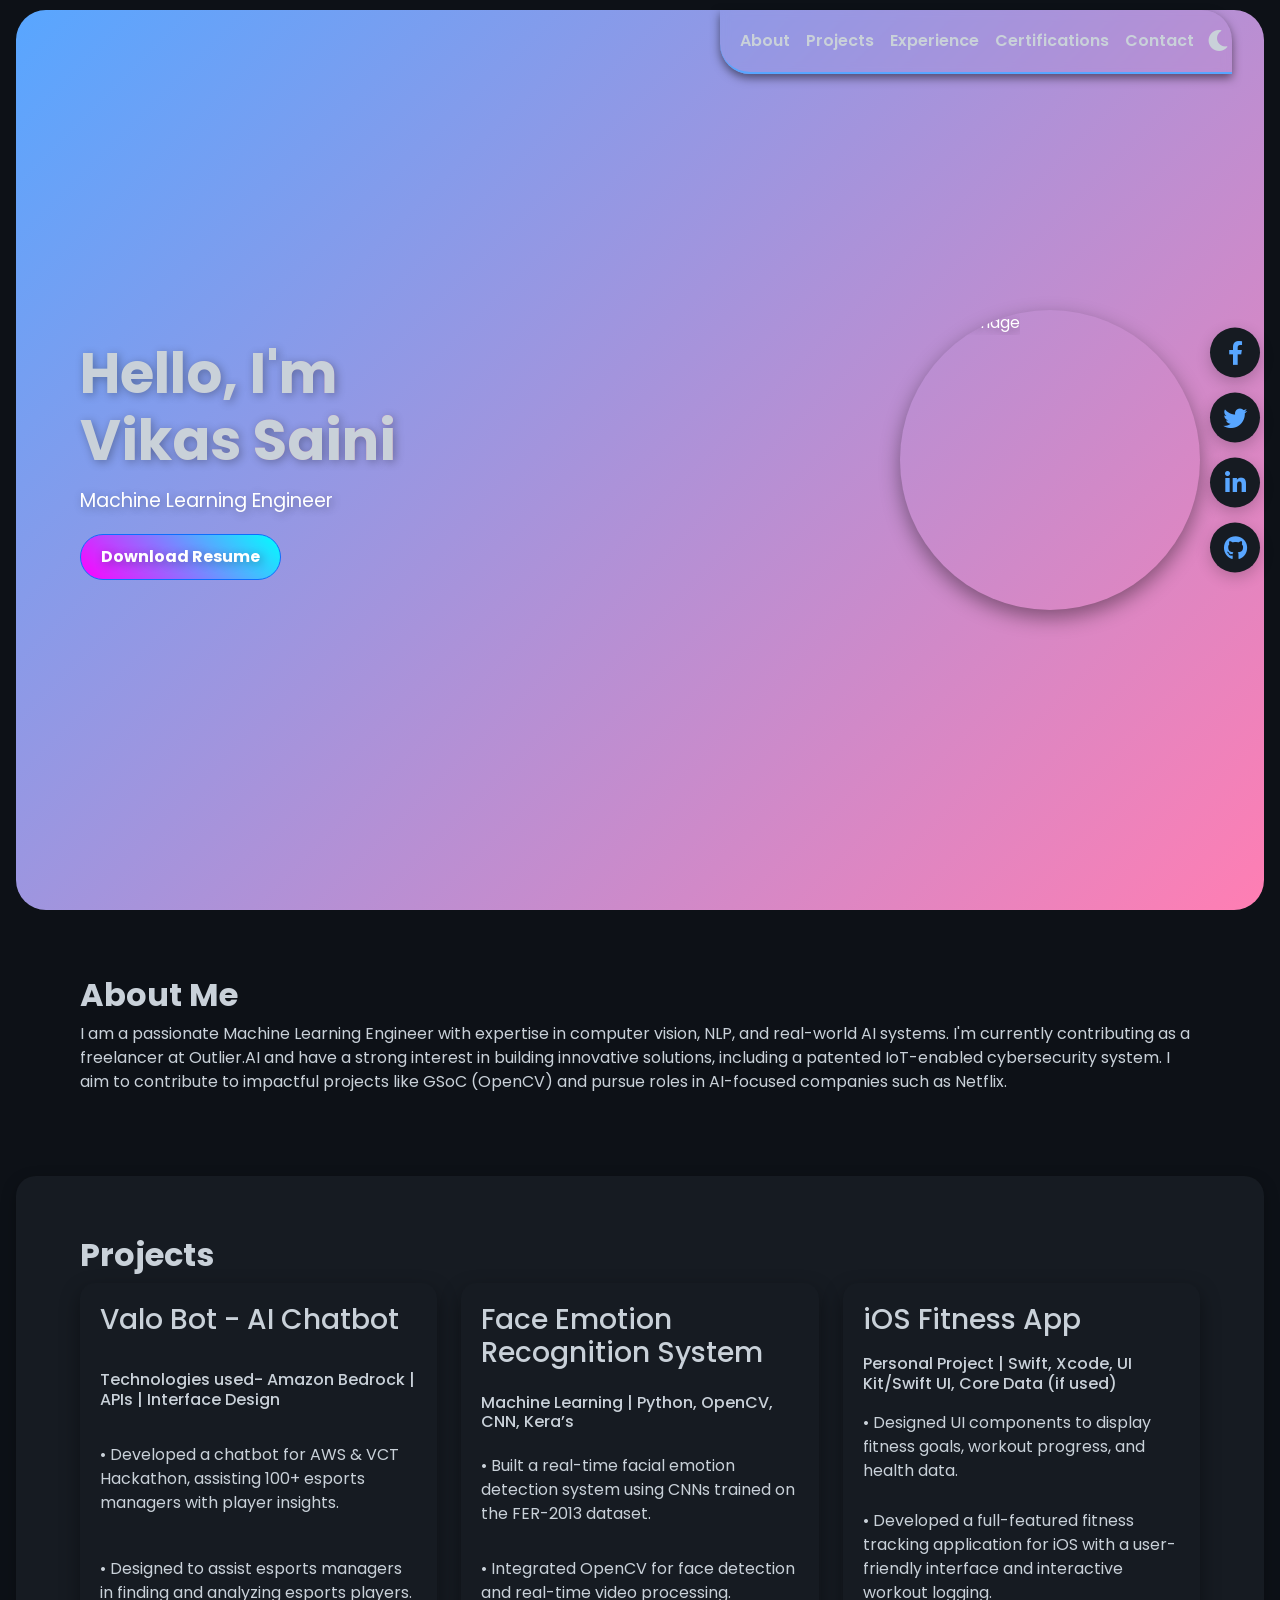
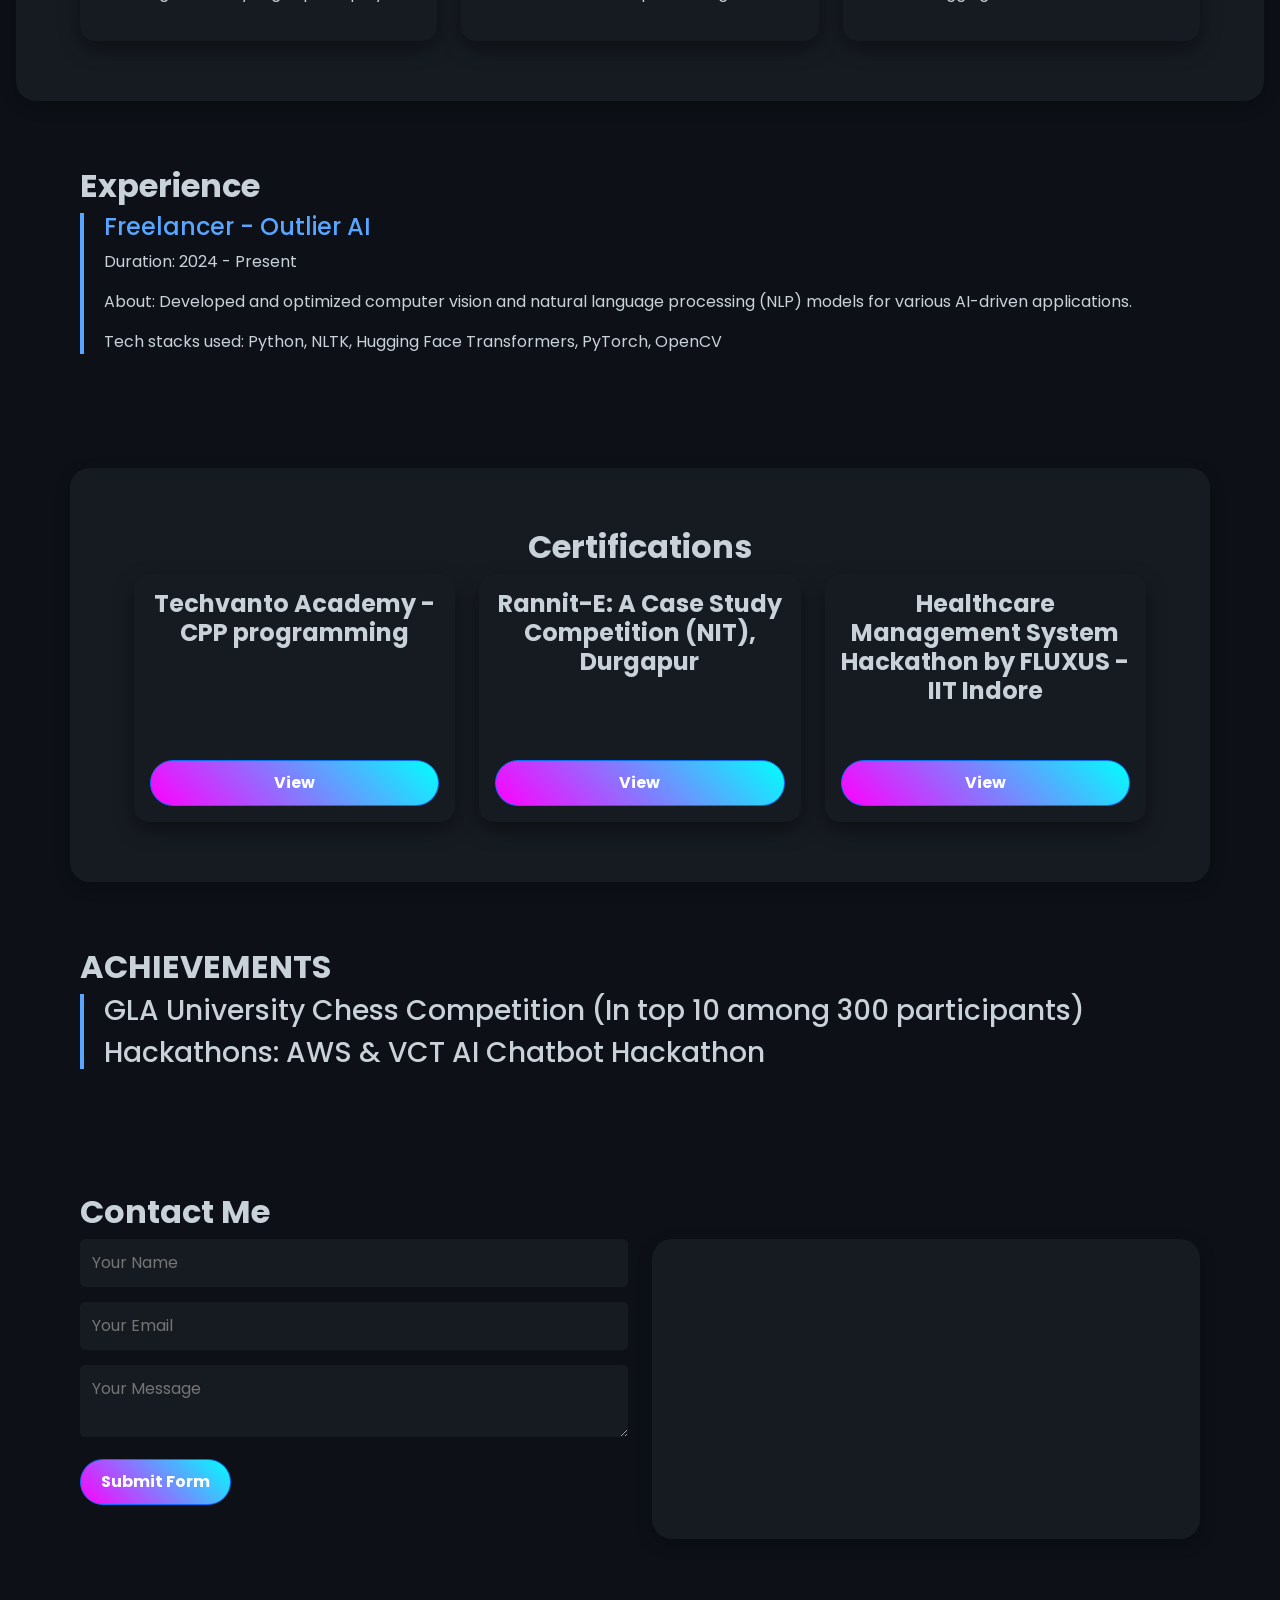
==== index.html @ fb5ccf13 "portfolio" ====
<!DOCTYPE html>
<html lang="en">
<head>
    <meta charset="UTF-8">
    <meta name="viewport" content="width=device-width, initial-scale=1.0">
    <title>Portfolio</title>
    <link href="https://cdn.jsdelivr.net/npm/bootstrap@5.3.2/dist/css/bootstrap.min.css" rel="stylesheet">
    <link href="https://fonts.googleapis.com/css2?family=Poppins:wght@400;600;700&display=swap" rel="stylesheet">
    <link rel="stylesheet" href="https://cdnjs.cloudflare.com/ajax/libs/font-awesome/6.0.0-beta3/css/all.min.css">
    <link rel="stylesheet" href="style.css">

    <style>
      
    </style>
</head>
<body>

<!-- Header -->
<nav class="navbar navbar-expand-lg fixed-top">
    <div class="container">
        <!-- Hamburger Button -->
        <button class="navbar-toggler" type="button" data-bs-toggle="collapse" data-bs-target="#navbarNav">
            <span class="fas fa-bars"></span>
        </button>
        <div class="collapse navbar-collapse" id="navbarNav">
            <ul class="navbar-nav ms-auto">
                <li class="nav-item"><a class="nav-link" href="#about">About</a></li>
                <li class="nav-item"><a class="nav-link" href="#projects">Projects</a></li>
                <li class="nav-item"><a class="nav-link" href="#experience">Experience</a></li>
                <li class="nav-item"><a class="nav-link" href="#certifications">Certifications</a></li>
                <li class="nav-item"><a class="nav-link" href="#contact">Contact</a></li>
            </ul>
            <!-- Navbar Toggle Button with FontAwesome Icon -->
                <!-- <button class="navbar-toggler" type="button" data-bs-toggle="collapse" data-bs-target="#navbarNav">
    <span class="fas fa-bars"></span>
                </button> -->

            <!-- Dark Mode Toggle Button with Dynamic Icon -->
                <button class="dark-mode-toggle" onclick="toggleDarkMode()">
                    <i id="theme-icon" class="fas fa-moon"></i>
                </button>
            
        </div>
    </div>
</nav>

<!-- Hero Section -->
<section class="hero">
    <div class="hero-content">
        <h1>Hello, I'm <br> <span>Vikas Saini</span></h1>
            <p>Machine Learning Engineer </p>
                <a href="https://res.cloudinary.com/dzxxsgciy/image/upload/vikasres_chqa5c.pdf" class="btn btn-primary">Download Resume</a>
    </div>
    <div class="profile-img">
        <img src="https://res.cloudinary.com/dzxxsgciy/image/upload/v1745491964/WhatsApp_Image_2025-04-24_at_16.16.14_7fb55bbd_rxp9xi.jpg" alt="Profile Image">
    </div>
</section>

<!-- About Section -->
<section id="about" class="about">
    <h2>About Me</h2>
    <p>I am a passionate Machine Learning Engineer with expertise in computer vision, NLP, and
        real-world AI systems. I'm currently contributing as a freelancer at Outlier.AI and have a strong
        interest in building innovative solutions, including a patented IoT-enabled cybersecurity system. I
        aim to contribute to impactful projects like GSoC (OpenCV) and pursue roles in AI-focused
        companies such as Netflix.</p>
</section>

<!-- Projects Section -->
<section id="projects" class="projects">
    <h2>Projects</h2>
    <div class="row">
        <div class="col-md-4">
            <div class="project-card">
                <h3>Valo Bot - AI Chatbot</h3>
                <h6>Technologies used- Amazon Bedrock | APIs | Interface Design</h6>
                <p>•	Developed a chatbot for AWS & VCT Hackathon, assisting 100+ esports managers with player insights.</p>
                <p>•	Designed to assist esports managers in finding and analyzing esports players.</p>
            </div>
        </div>
        <div class="col-md-4">
            <div class="project-card">
                <h3>Face Emotion Recognition System</h3>
                <h6>Machine Learning | Python, OpenCV, CNN, Kera’s</h6>
                <p>•	Built a real-time facial emotion detection system using CNNs trained on the FER-2013 dataset.</p>
                <p>•	Integrated OpenCV for face detection and real-time video processing.</p>
            </div>
        </div>
        <div class="col-md-4">
            <div class="project-card">
                <h3>iOS Fitness App </h3>
                <h6>Personal Project | Swift, Xcode, UI Kit/Swift UI, Core Data (if used)</h6>
                <p>•	Designed UI components to display fitness goals, workout progress, and health data.</p>
                <p>•	Developed a full-featured fitness tracking application for iOS with a user-friendly interface and interactive workout logging.</p>
            </div>
        </div>
    </div>
</section>

<!-- Experience Section -->
<section id="experience" class="experience">
    <h2>Experience</h2>
    <div class="timeline">
        <div class="timeline-item">
            <h4>Freelancer - Outlier AI</h4>
            <p>Duration: 2024 - Present</p>
            <p>About: Developed and optimized computer vision and natural language processing (NLP) models for various AI-driven applications.</p>
            <p>Tech stacks used: Python, NLTK, Hugging Face Transformers, PyTorch, OpenCV</p>
        </div>
    </div>
</section>

<!-- Certifications Section -->
<section id="certifications" class="certifications container mt-5">
    <h2 class="text-center">Certifications</h2>
    <div class="row text-left">
        <!-- Certification One -->
        <div class="col-md-4">
            <div class="project-card p-3">
                <h4 class="project-heading">Techvanto Academy -CPP programming</h3>
                <p class="project-info"></p>
                <button class="btn btn-primary" data-bs-toggle="modal" data-bs-target="#certModal1">View</button>
            </div>
        </div>

        <!-- Certification Two -->
        <div class="col-md-4">
            <div class="project-card t p-3">
                <h4 class="project-heading">Rannit-E: A Case Study Competition (NIT), Durgapur</h3>
                <p class="project-info"></p>
                <button class="btn btn-primary" data-bs-toggle="modal" data-bs-target="#certModal2">View</button>
            </div>
        </div>

        <!-- Certification Three -->
        <div class="col-md-4">
            <div class="project-card text-center p-3">
                <h4 class="project-heading">Healthcare Management System Hackathon by FLUXUS - IIT
                    Indore 
                   </h3>
                <p class="project-info"></p>
                <button class="btn btn-primary" data-bs-toggle="modal" data-bs-target="#certModal3">View</button>
            </div>
        </div>
    </div>
</section>

<!-- Modal for Certification One -->
<div class="modal fade" id="certModal1" tabindex="-1" aria-labelledby="certModalLabel1" aria-hidden="true">
    <div class="modal-dialog modal-dialog-centered">
        <div class="modal-content">
            <div class="modal-header">
                <h5 class="modal-title" id="certModalLabel1">Techvanto Academy -CPP programming</h5>
                <button type="button" class="btn-close" data-bs-dismiss="modal" aria-label="Close"></button>
            </div>
            <div class="modal-body text-center">
                <img src="https://res.cloudinary.com/dzxxsgciy/image/upload/v1745492071/WhatsApp_Image_2025-04-24_at_16.15.52_4dd34e96_ai56zr.jpg" alt="Certification One" class="img-fluid rounded">
            </div>
        </div>
    </div>
</div>

<!-- Modal for Certification Two -->
<div class="modal fade" id="certModal2" tabindex="-1" aria-labelledby="certModalLabel2" aria-hidden="true">
    <div class="modal-dialog modal-dialog-centered">
        <div class="modal-content">
            <div class="modal-header">
                <h5 class="modal-title" id="certModalLabel2">Rannit-E: A Case Study Competition (NIT), Durgapur</h5>
                <button type="button" class="btn-close" data-bs-dismiss="modal" aria-label="Close"></button>
            </div>
            <div class="modal-body text-center">
                <img src="https://res.cloudinary.com/dzxxsgciy/image/upload/v1745492378/WhatsApp_Image_2025-04-24_at_16.28.39_5b819c0f_ivb6iv.jpg" alt="Certification Two" class="img-fluid rounded">
            </div>
        </div>
    </div>
</div>

<!-- Modal for Certification Three -->
<div class="modal fade" id="certModal3" tabindex="-1" aria-labelledby="certModalLabel3" aria-hidden="true">
    <div class="modal-dialog modal-dialog-centered">
        <div class="modal-content">
            <div class="modal-header">
                <h5 class="modal-title" id="certModalLabel3">Healthcare Management System Hackathon by FLUXUS - IIT
                    Indore 
                   </h5>
                <button type="button" class="btn-close" data-bs-dismiss="modal" aria-label="Close"></button>
            </div>
            <div class="modal-body text-center">
                <img src="https://res.cloudinary.com/dzxxsgciy/image/upload/v1745492379/WhatsApp_Image_2025-04-24_at_16.15.16_6dfb5a73_xyyrjj.jpg" alt="Certification Three"  class="img-fluid rounded" oncontextmenu="return false;">
            </div>
        </div>
    </div>
</div>
<!-- Experience Section -->
<section id="experience" class="experience">
    <h2>ACHIEVEMENTS</h2>
    <div class="timeline">
        <div class="timeline-item">
            <h3>GLA University Chess Competition (In top 10 among 300 participants)</h3>
            <h3>Hackathons: AWS & VCT AI Chatbot Hackathon</h3>
        </div>
    </div>
</section>


<!-- Contact Section -->
<section id="contact" class="contact">
    <h2>Contact Me</h2>
    <div class="row">
        <div class="col-md-6">
            <form action="https://api.web3forms.com/submit" method="POST">

                <!-- Replace with your Access Key -->
                <input type="hidden" name="access_key" value="">
            
                <!-- Form Inputs. Each input must have a name="" attribute -->
                <input type="text" name="name" placeholder="Your Name" required>
                <input type="email" name="email" placeholder="Your Email" required>
                <textarea name="message"  placeholder="Your Message" required></textarea>
            
                <!-- Honeypot Spam Protection -->
                <input type="checkbox" name="botcheck" class="hidden" style="display: none;">
            
                <!-- Custom Confirmation / Success Page -->
                <!-- <input type="hidden" name="redirect" value="https://mywebsite.com/thanks.html"> -->
            
                <button class="btn btn-primary" type="submit">Submit Form</button>
            
            </form>
        </div>
        <div class="col-md-6" id="map">
         <iframe src="https://www.google.com/maps/embed?pb=!1m18!1m12!1m3!1d3410.7480743148485!2d75.70229287460783!3d31.25539666018733!2m3!1f0!2f0!3f0!3m2!1i1024!2i768!4f13.1!3m3!1m2!1s0x391a5f5e9c489cf3%3A0x4049a5409d53c300!2sLovely%20Professional%20University!5e0!3m2!1sen!2sin!4v1739035437652!5m2!1sen!2sin" width="600" height="450" style="border:0;" allowfullscreen="" loading="lazy" referrerpolicy="no-referrer-when-downgrade"></iframe> 
        </div>
    </div>
</section>

<!-- Social Media Floating Links -->
<div class="social-links">
    <a href="#" target="_blank"><i class="fab fa-facebook-f"></i></a>
    <a href="#" target="_blank"><i class="fab fa-twitter"></i></a>
    <a href="https://www.linkedin.com/in/vikas-saini1/" target="_blank"><i class="fab fa-linkedin-in"></i></a>
    <a href="https://github.com/vikassaini77" target="_blank"><i class="fab fa-github"></i></a>
</div>

<!-- Scroll to Top Button -->
<button onclick="scrollToTop()" id="scrollTopBtn" class="scroll-top">
    <i class="fas fa-arrow-up"></i>
</button>


<!-- Bootstrap JS -->
<script src="https://cdn.jsdelivr.net/npm/bootstrap@5.3.2/dist/js/bootstrap.bundle.min.js"></script>
<script>
    function toggleDarkMode() {
        const body = document.body;
        if (body.hasAttribute('data-theme')) {
            body.removeAttribute('data-theme');
        } else {
            body.setAttribute('data-theme', 'light');
        }
    }
    // Show button when user scrolls down
    window.onscroll = function () {
        let scrollTopBtn = document.getElementById("scrollTopBtn");
        if (document.body.scrollTop > 200 || document.documentElement.scrollTop > 200) {
            scrollTopBtn.classList.add("show");
        } else {
            scrollTopBtn.classList.remove("show");
        }
    };

    // Scroll to Top Function
    function scrollToTop() {
        window.scrollTo({
            top: 0,
            behavior: "smooth"
        });
    }
    document.addEventListener("contextmenu", function (event) {
            if (event.target.tagName === "IMG") {
                event.preventDefault();
                alert("Right-click is disabled on images.");
            }
        });
</script>
</body>
</html>
---- style.css ----
:root {
    --background-color: #0d1117;
    --text-color: #c9d1d9;
    --card-background: #161b22;
    --highlight-color: #58a6ff;
    --secondary-color: #ff7eb3;
    --gradient: linear-gradient(135deg, #58a6ff, #ff7eb3);
    }
    
    [data-theme="light"] {
    --background-color: #ffffff;
    --text-color: #0d1117;
    --card-background: #f0f0f0;
    --highlight-color: #1f6feb;
    --secondary-color: #ff4e50;
    --gradient: linear-gradient(135deg, #1f6feb, #ff4e50);
    }

    [data-theme="dark"] {
        --text-color:#0d1117;
    }
    
    body {
     margin: 0;
     font-family: 'Poppins', sans-serif;
     background-color: var(--background-color);
     color: var(--text-color);
     transition: background-color 0.3s, color 0.3s;
    }
    h2{
        font-weight: bold;
    }
    
    /* Header */
    .navbar {
        margin-top: 10px;
        backdrop-filter: blur(5px);
        background: transparent;
        border-bottom: 2px solid var(--highlight-color);
        box-shadow: 0px 4px 10px rgba(0, 0, 0, 0.5);
        border-radius: 0 30px 0 30px;
        width: 40%;
        margin-left: 45rem;
    }
    .navbar-nav .nav-link {
        color: var(--text-color);
        font-weight: 600;
        transition: color 0.3s;
    }
    .navbar-nav .nav-link:hover {
        color: var(--secondary-color);
    }
    
    
    /* Dark Mode Toggle */
    .dark-mode-toggle {
        background: none;
        border: none;
        color: var(--text-color);
        font-size: 1.5rem;
        cursor: pointer;
        padding: 5px;
        transition: color 0.3s, transform 0.3s;
    }
    .dark-mode-toggle:hover {
        color: var(--highlight-color);
        transform: scale(1.1);
    }
    
    /* Profile Image */
.profile-img {
    position: relative;
    /* right: 650px; */
    width: 300px;
    height: 300px;
    border-radius: 50%;
    overflow: hidden;
    box-shadow: 0 8px 20px rgba(0, 0, 0, 0.4);
}
.profile-img img {
    width: 100%;
    height: 100%;
    /* object-fit: cover; */

}
.profile-img-container {
    position: relative;
    width: 200px; /* Adjust size */
    height: 200px;
}
.triangle {
    position: absolute;
    top: 50%;
    left: 50%;
    transform: translate(-50%, -50%);
    width: 120px;
    height: 120px;
    background: transparent;
    clip-path: polygon(50% 0%, 0% 100%, 100% 100%);
    background: rgba(255, 255, 255, 0.2);
    border: 2px solid #fff;
    z-index: 1;
    animation: rotateTriangle 5s linear infinite;
}
img {
    pointer-events: none;
}

    /* Hero Section */
    .hero {
        display: flex;
        align-items: center;
        justify-content: space-between;
        min-height: 100vh;
        padding: 0 5%;
        background: var(--gradient);
        color: #fff;
        text-shadow: 2px 2px 10px rgba(0, 0, 0, 0.3);
        animation: fadeIn 1.2s ease-in-out;
        border-radius: 30px;
        margin: 1rem;
        margin-top: 10px;
    }
    /* .hero-content {
        max-width: 50%;
    } */
    .hero h1 {
        font-size: 3.5rem;
        font-weight: 700;
        color: var(--text-color);
        background: var(--gradient);
        background-clip: text;
        -webkit-background-clip: text;
        /* -webkit-text-fill-color: transparent; */
    }
    .hero p {
        font-size: 1.2rem;
        margin-top: 10px;
        line-height: 1.8;
    }
    .btn-primary {
        display: inline-block;
        padding: 10px 20px;
        background: linear-gradient(45deg, #ff00ff, #00ffff);
        color: white;
        border-radius: 50px;
        text-decoration: none;
        font-weight: bold;
        transition: 0.3s ease-in-out;
    }
    .btn-primary:hover {
        background: var(--secondary-color);
        transform: scale(1.1);
    box-shadow: 0 0 15px rgba(255, 0, 255, 0.8);
    }
    
    /* Section Styling */
    section {
        padding: 50px 5%;
        margin: 1rem;
    }
    .about{
        border-radius: 1px solid black;
    }
    
    /* Projects Section */
    .projects {
        background-color: var(--card-background);
        padding: 60px 5%;
        border-radius: 20px;
        box-shadow: 0px 5px 15px rgba(0, 0, 0, 0.3);
    }
    .project-card {
        background: var(--card-background);
        border-radius: 15px;
        padding: 20px;
        margin-bottom: 30px;
        box-shadow: 0 8px 20px rgba(0, 0, 0, 0.4);
        transition: transform 0.3s, box-shadow 0.3s;
        height: 100%;
        display: flex;
        flex-direction: column;
        justify-content: space-between;
    }
    .project-card:hover {
        transform: translateY(-5px);
        box-shadow: 0px 10px 30px rgba(255, 126, 179, 0.3);
    }
    .project-heading{
        text-align: center;
        font-weight: bold;
    }
    .project-info{
        text-align: left;
    }
    
    /* Timeline */
    .timeline {
        border-left: 4px solid var(--highlight-color);
        padding-left: 20px;
        animation: slideIn 1.2s ease-in-out;
    }
    .timeline-item h4 {
        font-size: 1.5rem;
        color: var(--highlight-color);
    }
    
    /* Contact Form */
    .contact form input,
    .contact form textarea {
        width: 100%;
        margin-bottom: 15px;
        padding: 12px;
        border: none;
        border-radius: 5px;
        background-color: var(--card-background);
        color: var(--text-color);
        transition: background 0.3s;
    }
    .contact form input:focus,
    .contact form textarea:focus {
        outline: none;
        background-color: rgba(255, 126, 179, 0.1);
    }
    #map iframe{
        background: var(--card-background);
        /* padding: 60px 5%; */
        border-radius: 20px;
        box-shadow: 0px 5px 15px rgba(0, 0, 0, 0.3);
        height: 300px;
        width: 100%;
    }
    
    /* Social Media Floating Bar */
    .social-links {
        position: fixed;
        top: 50%;
        right: 20px;
        transform: translateY(-50%);
        display: flex;
        flex-direction: column;
        gap: 15px;
        z-index: 1000;
    }
    .social-links a {
        color: var(--highlight-color);
        font-size: 1.5rem;
        display: flex;
        justify-content: center;
        align-items: center;
        width: 50px;
        height: 50px;
        background: var(--card-background);
        border-radius: 50%;
        transition: background 0.3s, transform 0.3s;
        text-decoration: none;
        box-shadow: 0 5px 15px rgba(0, 0, 0, 0.2);
    }
    .social-links a:hover {
        background: var(--gradient);
        color: white;
        transform: scale(1.1);
    }
    
    /* Scroll to Top Button */
    .scroll-top {
        position: fixed;
        bottom: 20px;
        right: 20px;
        background: var(--highlight-color);
        color: var(--background-color);
        border: none;
        border-radius: 50%;
        width: 50px;
        height: 50px;
        font-size: 1.5rem;
        display: flex;
        align-items: center;
        justify-content: center;
        cursor: pointer;
        box-shadow: 0 4px 10px rgba(0, 0, 0, 0.2);
        transition: opacity 0.3s, transform 0.3s;
        opacity: 0;
        visibility: hidden;
    }
    .scroll-top:hover {
        background: var(--secondary-color);
    }
    .scroll-top.show {
        opacity: 1;
        visibility: visible;
        transform: translateY(-10px);
    }
    .certifications {
        background-color: var(--card-background);
        padding: 60px 5%;
        border-radius: 20px;
        box-shadow: 0px 5px 15px rgba(0, 0, 0, 0.3);
    }
    
    /* Animations */
    @keyframes fadeIn {
        0% {
        transform: translateY(-20px);
        }
        100% {
        opacity: 1;
        transform: translateY(0);
        }
    }
    
    @keyframes slideIn {
    0% {
    opacity: 0;
    transform: translateX(-50px);
    }
    100% {
    opacity: 1;
    transform: translateX(0);
    }
    }
    
    @media screen and (max-width: 768px) {
        .hero{
            display: flex;
            flex-direction: column;
            gap: 1rem;

            /* min-height: ; */
        }
        .hero-content h1{
            font-size: 2.5rem;
        }
        .navbar{
            width: fit-content;
            /* background-color: #0d1117; */
            align-items: left;
            margin-left: 0%;
        }
    }

    @media screen and (max-width: 1024px) {
        .hero{
            display: flex;
            flex-direction: column;
            max-height: fit-content;
            gap: 1rem;
            min-height: fit-content;
            /* margin-top: 5rem; */
        }
        .hero-content{
            margin-top: 4rem;
        }
        .navbar{
            width: fit-content;
            /* background-color: #0d1117; */
            align-items: left;
            margin-left: 82%;
        }
        
    }
    
@keyframes rotateTriangle {
    0% {
        transform: translate(-50%, -50%) rotate(0deg);
    }
    100% {
        transform: translate(-50%, -50%) rotate(360deg);
    }
}
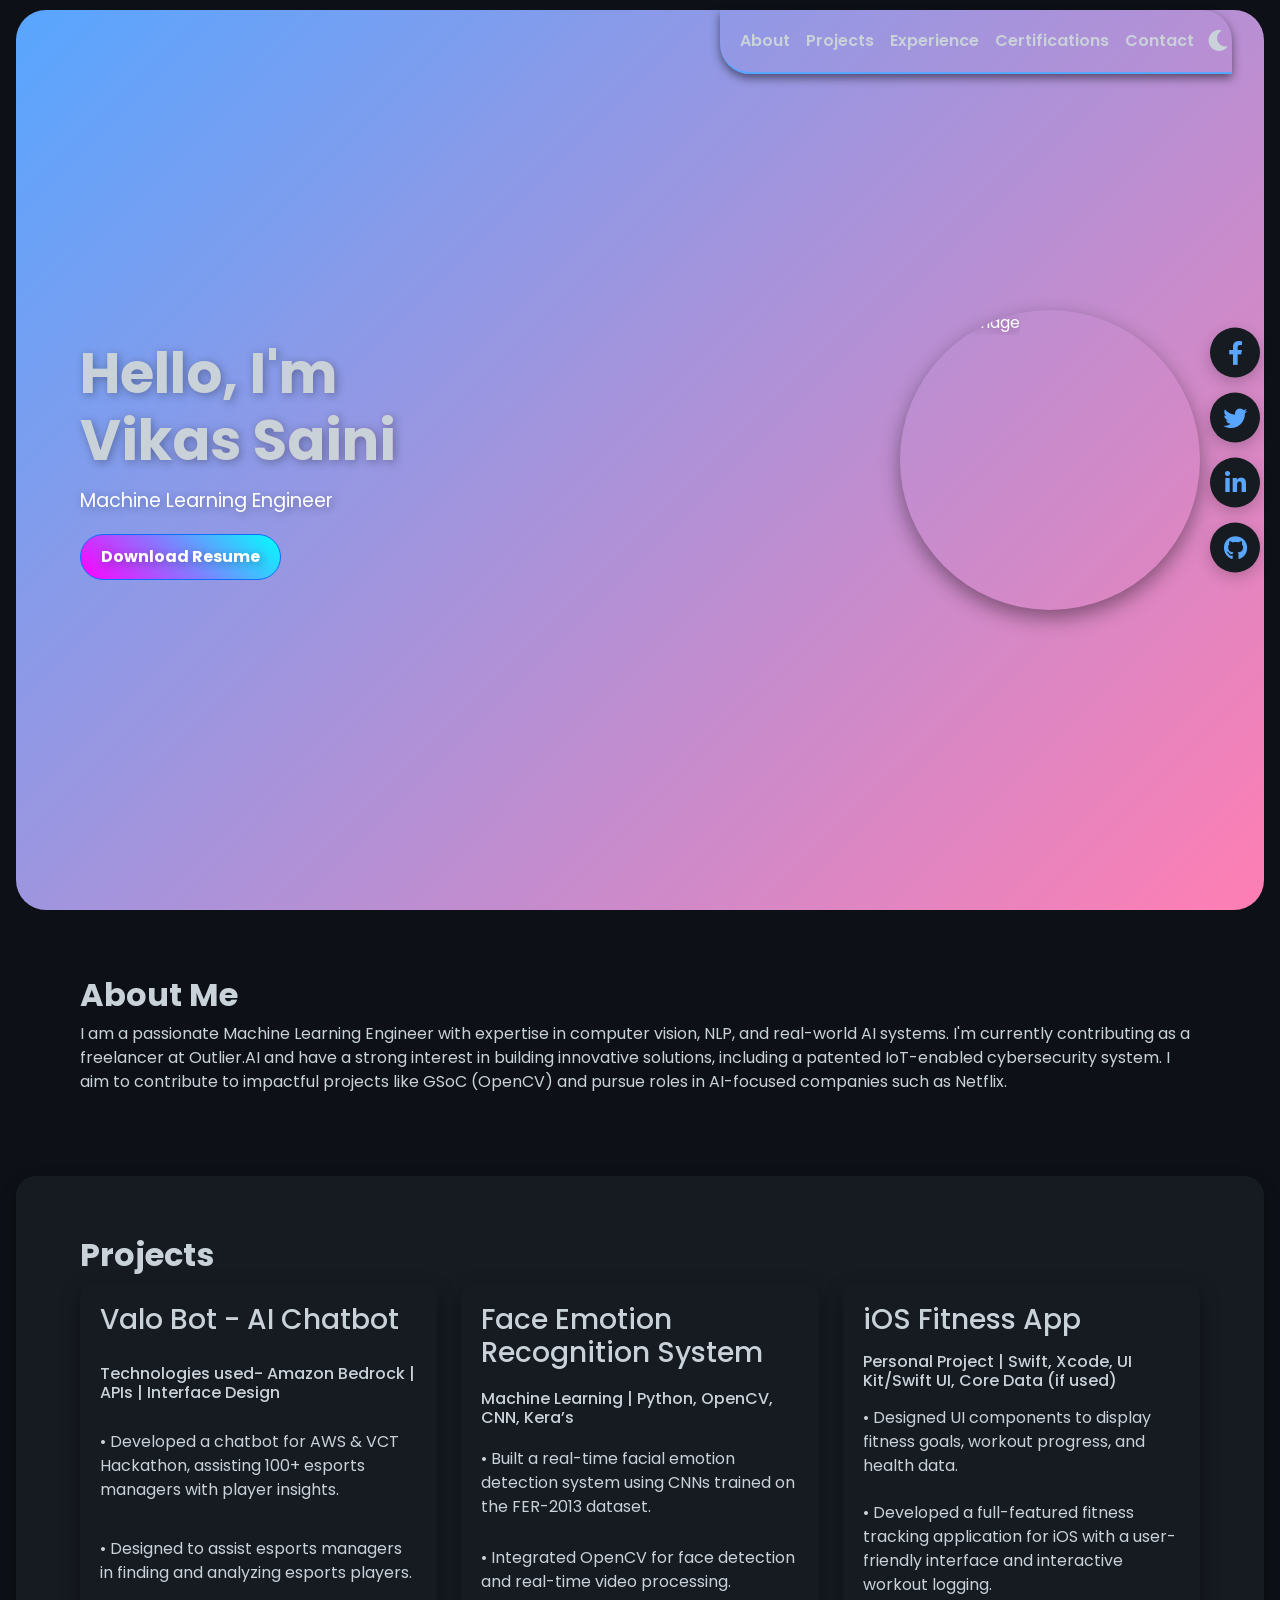
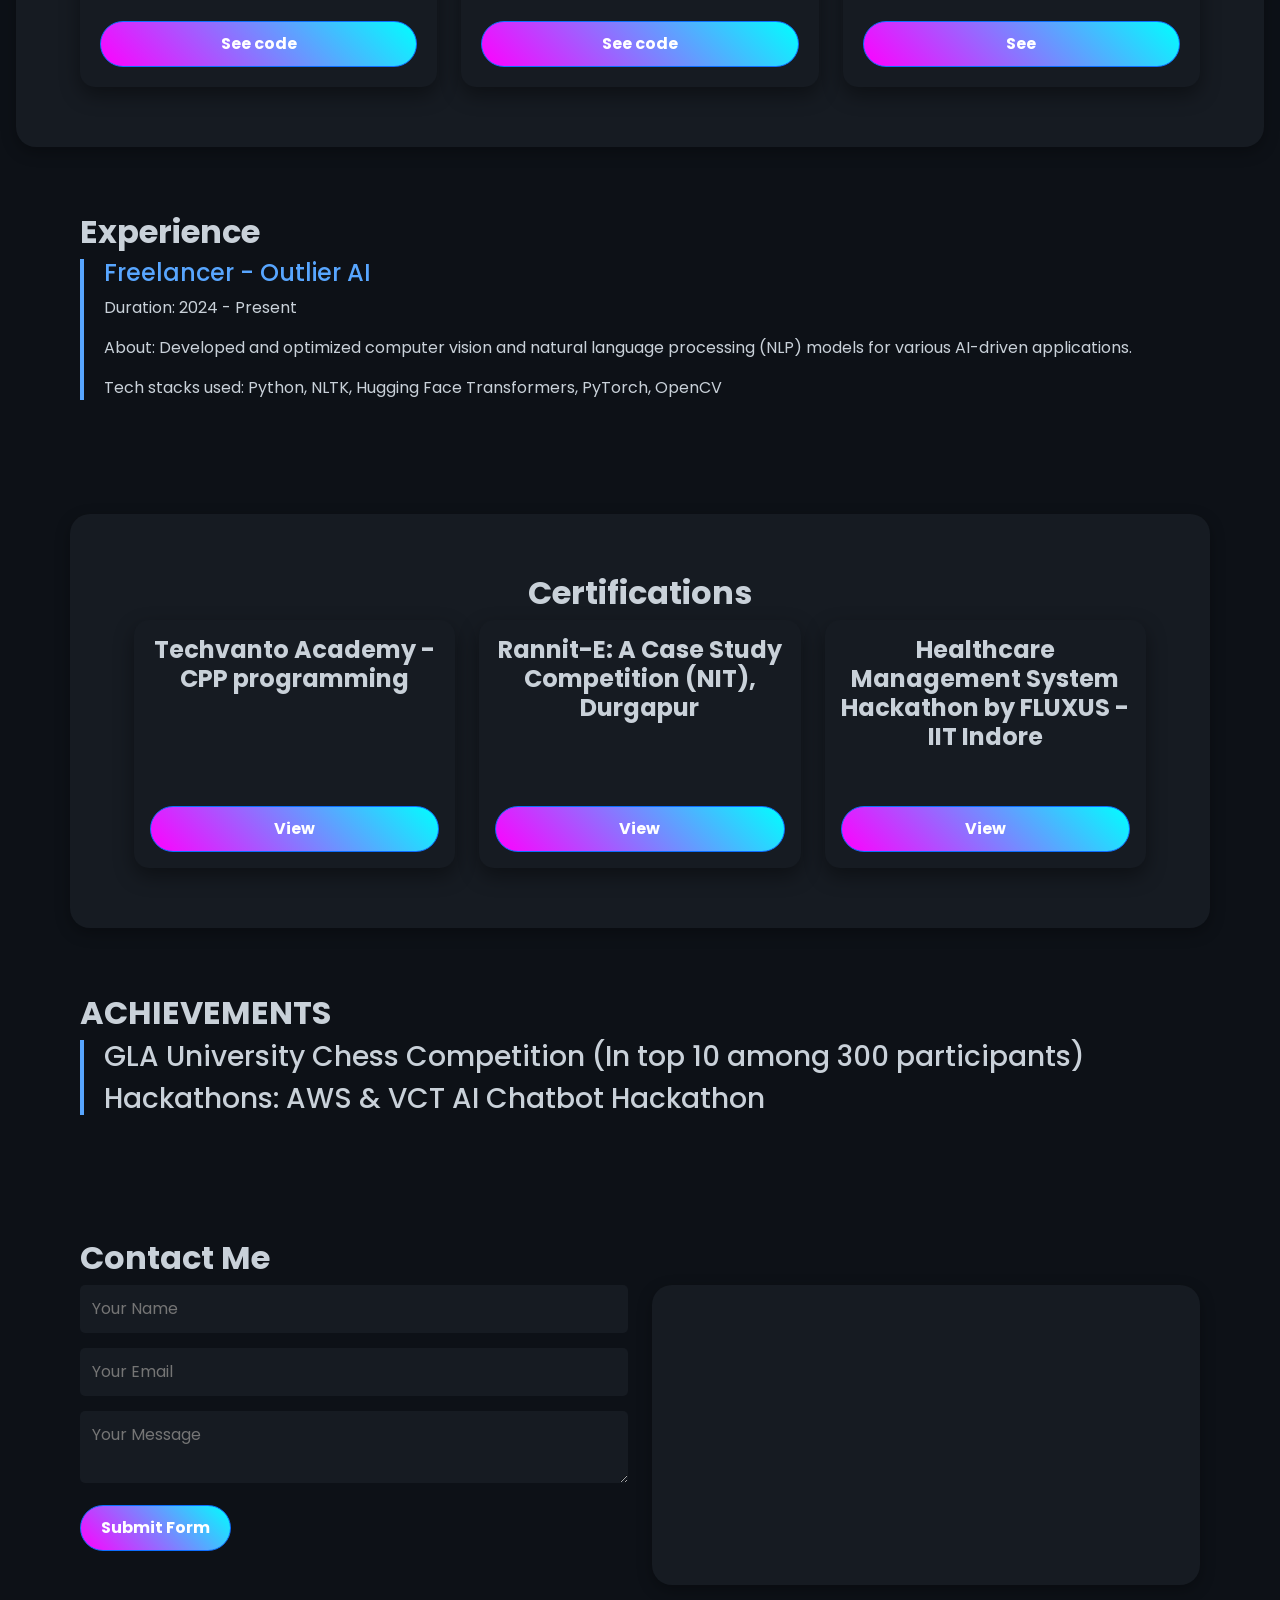
==== commit 477b2764: "Update index.html" ====
--- a/index.html
+++ b/index.html
@@ -49,7 +49,7 @@
     <div class="hero-content">
         <h1>Hello, I'm <br> <span>Vikas Saini</span></h1>
             <p>Machine Learning Engineer </p>
-                <a href="https://res.cloudinary.com/dzxxsgciy/image/upload/vikasres_chqa5c.pdf" class="btn btn-primary">Download Resume</a>
+                <a href="./vikascv2.pdf" download="" class="btn btn-primary">Download Resume</a>
     </div>
     <div class="profile-img">
         <img src="https://res.cloudinary.com/dzxxsgciy/image/upload/v1745491964/WhatsApp_Image_2025-04-24_at_16.16.14_7fb55bbd_rxp9xi.jpg" alt="Profile Image">
@@ -76,6 +76,7 @@
                 <h6>Technologies used- Amazon Bedrock | APIs | Interface Design</h6>
                 <p>•	Developed a chatbot for AWS & VCT Hackathon, assisting 100+ esports managers with player insights.</p>
                 <p>•	Designed to assist esports managers in finding and analyzing esports players.</p>
+                <a href="./ValoBot.png" class="btn btn-primary">See code</a>
             </div>
         </div>
         <div class="col-md-4">
@@ -84,6 +85,7 @@
                 <h6>Machine Learning | Python, OpenCV, CNN, Kera’s</h6>
                 <p>•	Built a real-time facial emotion detection system using CNNs trained on the FER-2013 dataset.</p>
                 <p>•	Integrated OpenCV for face detection and real-time video processing.</p>
+                <a href="https://github.com/vikassaini77/face.py" class="btn btn-primary">See code</a>
             </div>
         </div>
         <div class="col-md-4">
@@ -92,6 +94,7 @@
                 <h6>Personal Project | Swift, Xcode, UI Kit/Swift UI, Core Data (if used)</h6>
                 <p>•	Designed UI components to display fitness goals, workout progress, and health data.</p>
                 <p>•	Developed a full-featured fitness tracking application for iOS with a user-friendly interface and interactive workout logging.</p>
+                <a href="https://drive.google.com/file/d/1cnN610706d5NueC6ocq759Qxe9P_d63_/view?usp=drivesdk" class="btn btn-primary">See</a>
             </div>
         </div>
     </div>
